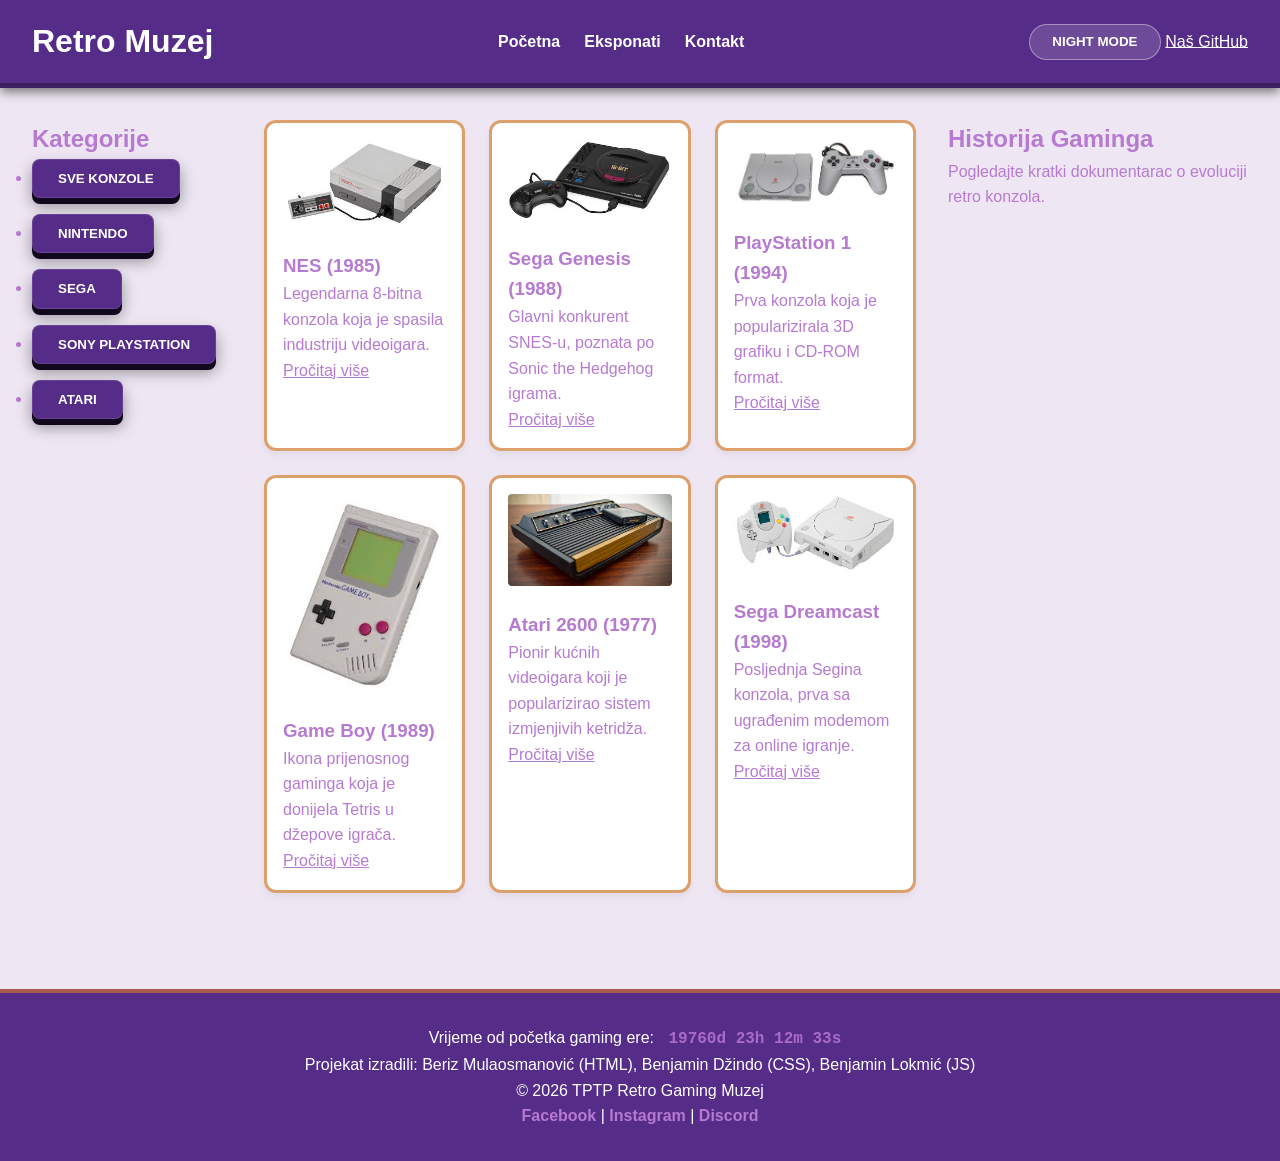
==== index.html @ 0cfa784d "Ispravke" ====
<!DOCTYPE html>
<!-- OBAVEZNO: DOCTYPE i lang atribut za bosanski jezik -->
<html lang="bs">
<head>
    <!-- OBAVEZNO: UTF-8 encoding i viewport za responzivnost (mobilne uređaje) -->
    <meta charset="UTF-8">
    <meta name="viewport" content="width=device-width, initial-scale=1.0">
    <title>Retro Gaming Muzej | Početna</title>
    
    <!-- Povezivanje eksternog CSS-a  -->
    <link rel="stylesheet" href="CSS/tptpstil.css">
    <!-- Povezivanje eksterne JS datoteke , defer osigurava da se učita nakon HTML-a -->
    <script src="JS/tptpskripte.js" defer></script>
</head>
<body>
    
    <!-- Pikseli -->
    <div class="pixel-pozadina">
    <div class="pixel p1"></div>
    <div class="pixel p2"></div>
    <div class="pixel p3"></div>
    <div class="pixel p4"></div>
    <div class="pixel p5"></div>
    <div class="pixel p6"></div>
</div>

    <!-- ================= HEADER: Glavna navigacija ================= -->
    <!-- <header> se koristi za uvodni sadržaj i glavnu navigaciju -->
    <header>
        <div class="logo">
            <h1>Retro Muzej</h1>
        </div>
        <nav class="glavna-navigacija">
            <ul>
                <li><a href="index.html">Početna</a></li>
                <li><a href="sadrzaj.html">Eksponati</a></li>
                <li><a href="kontakt.html">Kontakt</a></li>
            </ul>
        </nav>
        <div class="header-akcije">
            <!-- dugme za dark mode -->
            <button id="dugme">Night Mode</button>
            <a href="https://github.com/berizmulaosmanovic/Grupa20-TPTP-2026" target="_blank" class="github-link">Naš GitHub</a>
        </div>
    </header>

    <!-- Omotač za layout  -->
    <div class="layout-omotač">

        <!-- ================= NAV: Sekundarna navigacija / Filteri ================= -->
        <!-- Dodani su 'data-kategorija' atributi kako bi   lakše napravio JS filtriranje -->
        <nav class="filter-meni">
            <h2>Kategorije</h2>
            <ul>
                <li><button class="filter-btn" data-kategorija="sve">Sve konzole</button></li>
                <li><button class="filter-btn" data-kategorija="nintendo">Nintendo</button></li>
                <li><button class="filter-btn" data-kategorija="sega">Sega</button></li>
                <li><button class="filter-btn" data-kategorija="sony">Sony PlayStation</button></li>
                <li><button class="filter-btn" data-kategorija="atari">Atari</button></li>
            </ul>
        </nav>

        <!-- ================= MAIN: Kartice sa sadržajem ================= -->
        <main class="galerija-kartica">
            
            <!-- Kartica 1 (Nintendo) - Sadrži  <picture> element -->
            <article class="kartica" data-kategorija="nintendo">
                <!--  <picture> omogućava WebP format za brže učitavanje, sa fallback-om na obični JPG -->
                 <img src="slike/nes.jpg" alt="Nintendo Entertainment System (NES) konzola">
                <h3>NES (1985)</h3>
                <p>Legendarna 8-bitna konzola koja je spasila industriju videoigara.</p>
                <a href="https://en.wikipedia.org/wiki/Nintendo_Entertainment_System" class="kartica-link">Pročitaj više</a>
            </article>

            <!-- Kartica 2 (Sega) -->
            <article class="kartica" data-kategorija="sega">
                <img src="slike/sega-genesis.jpg" alt="Sega Genesis 16-bit konzola">
                <h3>Sega Genesis (1988)</h3>
                <p>Glavni konkurent SNES-u, poznata po Sonic the Hedgehog igrama.</p>
                <a href="https://en.wikipedia.org/wiki/Sega_Genesis" class="kartica-link">Pročitaj više</a>
            </article>

            <!-- Kartica 3 (Sony) -->
            <article class="kartica" data-kategorija="sony">
                <img src="slike/ps1.jpg" alt="Originalna Sony PlayStation 1 konzola">
                <h3>PlayStation 1 (1994)</h3>
                <p>Prva konzola koja je popularizirala 3D grafiku i CD-ROM format.</p>
                <a href="https://en.wikipedia.org/wiki/PlayStation_(console)" class="kartica-link">Pročitaj više</a>
            </article>

            <!-- Kartica 4 (Nintendo) -->
            <article class="kartica" data-kategorija="nintendo">
                <img src="slike/gameboy.jpg" alt="Originalni Nintendo Game Boy">
                <h3>Game Boy (1989)</h3>
                <p>Ikona prijenosnog gaminga koja je donijela Tetris u džepove igrača.</p>
                <a href="https://en.wikipedia.org/wiki/Game_Boy" class="kartica-link">Pročitaj više</a>
            </article>

            <!-- Kartica 5 (Atari) -->
            <article class="kartica" data-kategorija="atari">
                <img src="slike/atari2600.jpg" alt="Atari 2600 konzola sa džojstikom">
                <h3>Atari 2600 (1977)</h3>
                <p>Pionir kućnih videoigara koji je popularizirao sistem izmjenjivih ketridža.</p>
                <a href="https://hr.wikipedia.org/wiki/Atari_2600" class="kartica-link">Pročitaj više</a>
            </article>

            <!-- Kartica 6 (Sega) -->
            <article class="kartica" data-kategorija="sega">
                <img src="slike/dreamcast.jpg" alt="Sega Dreamcast konzola">
                <h3>Sega Dreamcast (1998)</h3>
                <p>Posljednja Segina konzola, prva sa ugrađenim modemom za online igranje.</p>
                <a href="https://en.wikipedia.org/wiki/Dreamcast" class="kartica-link">Pročitaj više</a>
            </article>

        </main>

        <!-- ================= ASIDE: Bočna sekcija (Embed) ================= -->
        <aside class="bocna-sekcija">
            <h2>Historija Gaminga</h2>
            <p>Pogledajte kratki dokumentarac o evoluciji retro konzola.</p>
            <!--  iframe se koristi za embedovanje YouTube videa. Postavljen je width na 100% za responzivnost -->
          <iframe width="100%" height="250" src="https://www.youtube.com/embed/vzoAG66Ry2Q?si=4qSQFGndhg065uoB" title="YouTube video player" frameborder="0" allow="accelerometer; autoplay; clipboard-write; encrypted-media; gyroscope; picture-in-picture"   referrerpolicy="strict-origin-when-cross-origin"  allowfullscreen></iframe>
        </aside>

    </div>

    <!-- ================= FOOTER: Podnožje stranice ================= -->
    <footer id="footerbody">
    <p>Vrijeme od početka gaming ere: <span id="timer"></span></p>

        <div class="autori">
            <p>Projekat izradili: Beriz Mulaosmanović (HTML), Benjamin Džindo (CSS), Benjamin Lokmić (JS)</p>
            <p>&copy; 2026 TPTP Retro Gaming Muzej</p>
        </div>
        <div class="drustvene-mreze">
            <a href="#">Facebook</a> | <a href="#">Instagram</a> | <a href="#">Discord</a><!--Nemamo drustvenih mreza, ovo je samo bilo za izgeld stranice-->
        </div>
    </footer>

</body>
</html>
---- CSS/tptpstil.css ----
/* CSS Varijable */
:root {
    --pozadina-glavna: #76369b1e;
    --boja-teksta: #b67ad1;
    --pozadina-kartice: #ffffff;
    --primarna-boja: #552c88;
    --sekundarna-boja: #A55B4B;
    --sjenka-dugmeta: #884d3f;
    --boja-obruba: #DCA06D;
    --glavni-font: 'Segoe UI', Tahoma, Geneva, Verdana, sans-serif;
    --razmak: 1rem;
    --radijus: 8px;
    --timer-boja: #aa6bc7;
}

/* Tamni mod */
body.dark-mode {
    --pozadina-glavna: #121212;
    --boja-teksta: #065084;
    --pozadina-kartice: #1e1e1e;
    --primarna-boja: #320A6B;
    --sekundarna-boja: #6d37b9;
    --sjenka-dugmeta: #5e2ea1;
    --boja-obruba: #320A6B;
    --timer-boja: #0f3e5f;
}

/* Globali reset */
* {
    margin: 0;
    padding: 0;
    box-sizing: border-box;
}
body {
    cursor: url(''), auto; /* Postavljanje custom kursora, ostavljeno prazno trenutno */
    font-family: var(--glavni-font);
    background-color: var(--pozadina-glavna);
    color: var(--boja-teksta);
    line-height: 1.6;
    transition: background-color 0.4s, color 0.4s ease;
}

/* Header i Navigacija ( Layout - flexbox ) */
header {
    background-color: var(--primarna-boja);
    color: #ffffff;
    border-bottom: 5px solid rgba(0,0,0,0.3); /* Dodaje dubinu na dnu headera */
    box-shadow: 0 4px 10px rgba(0,0,0,0.5);
    padding: var(--razmak) 2rem;
    display: flex; /* Primjena flexboxa */
    justify-content: space-between;
    align-items: center;
    flex-wrap: wrap;
    gap: 1rem;
}

.glavna-navigacija ul {
    list-style: none;
    display: flex;
    gap: 1.5rem;
}

.glavna-navigacija a {
   color: #ffffff;
   text-decoration: none;
   font-weight: bold;
   position: relative;
}

.glavna-navigacija a:hover, .glavna-navigacija a.active {
    color: var(--sekundarna-boja);
}

button#dugme {
    background: rgba(255, 255, 255, 0.15);
    backdrop-filter: blur(8px);
    border: 1px solid rgba(255, 255, 255, 0.4);
    border-radius: 20px; /* Zaobljenije dugme izgleda modernije */
    padding: 0.6rem 1.4rem;
    color: #ffffff; /* Zlatna boja teksta za bolji kontrast na tamno plavoj */
    text-transform: uppercase;
    font-weight: bold;
    cursor: pointer;
    transition: all 0.3s ease;
}

button#dugme:hover {
    background: var(--sekundarna-boja);
    color: white;
    box-shadow: 0 0 15px var(--sekundarna-boja);
    transform: translateY(-2px);
    cursor: hand; /* Promjena kursora na hover */
}

/* Footer Stilizacija */
footer {
    text-align: center;
    padding: 2rem;
    margin-top: 4rem;
    background-color: var(--primarna-boja);
    color: white;
    border-top: 4px solid var(--sekundarna-boja); 
}

/* Stil za sve linkove u footeru */
footer a {
    color: var(--boja-teksta);
    text-decoration: none;
    font-weight: bold;
    transition: color 0.3s ease;
    border-bottom: 2px solid transparent; /* Dodaje liniju ispod linka */
}

footer a:hover {
    color: var(--sekundarna-boja);
    border-bottom: 2px solid var(--sekundarna-boja); /* Linija postaje vidljiva na hover */
    padding-bottom: 2px; /* Malo podizanje teksta na hover */
}



/* Osnovni stil za svako dugme kategorije */
.filter-btn {
    background: var(--primarna-boja);
    line-height: 1;
    margin-bottom: 1rem;
    color: white;
    border: none;
    padding: 12px 25px;
    border-radius: 8px;
    font-weight: bold;
    text-transform: uppercase;
    /* Slojevita sjena za dubinu */
    box-shadow: 
        0 6px 0 #11081d, /* Tamniji dio ispod dugmeta */
        0 8px 15px rgba(0,0,0,0.4);
    transition: all 0.1s ease;
    cursor: pointer;
    border: 1px solid rgba(255,255,255,0.1);
}

.filter-btn:hover {
    background: var(--sekundarna-boja);
    transform: translateY(2px);
    box-shadow: 
        0 4px 0 var(--sjenka-dugmeta), /* Sjena se pomera bliže dugmetu */
        0 6px 10px rgba(0,0,0,0.3);
}

.filter-btn:active {
    transform: translateY(6px); /* Dugme se potpuno "utisne" */
    box-shadow: none;
}

/* CSS Grid ( Glavni sadrzaj ) */
.layout-omotač {
    display: grid;
   grid-template-columns: 1fr; /* Mobilni: 1 kolona */
    gap: 2rem;
    padding: 2rem;
    max-width: 1400px;
    margin: 0 auto;
}

/* Grid za kartice eksponata */
.galerija-kartica {
    display: grid;
    grid-template-columns: 1fr;
    gap: 1.5rem;
}

/* Eksponati i tabela */

.uvod-sadrzaj {
    display: flex;
    align-items: center;
    flex-direction: column;
    padding: 2rem;
    border-bottom: solid #8d41ca41;
    border-radius: 50%;
    font-weight: bold;
    color: var(--boja-teksta);
    text-transform: uppercase;
     letter-spacing: 1px;
    text-shadow: 1px 2px 2px #00000091; /* Lagana sjena za bolju čitljivost */
}

/* Atari prikaz sekcija */
.image-map-sekcija {
    max-width: 1200px;
    margin: 3rem auto;
    text-align: center;
    background-color: var(--pozadina-kartice);
    padding: 2rem;
    border-radius: 12px;
    border: 3px dashed var(--primarna-boja);
    box-shadow: 5px 5px 5px rgba(123, 68, 185, 0.322);
}

.sadrzaj-atari {
    max-width: 50%;
    height: auto;
}

.image-map-sekcija h3 {
    color: var(--primarna-boja);
    text-transform: uppercase;
    margin-bottom: 0.5rem;
}

.image-map-sekcija p {
    color: var(--boja-teksta);
    text-transform: uppercase;
    margin-bottom: 1rem;
}

/* Tabela */
.tabela-sekcija {
   margin: 3rem auto;
   max-width: 800px;
   text-align: center;
   color: var(--primarna-boja);
}

.tabela-sekcija table {
    text-align: center;
    font-weight: bold;
    width: 100%;
    border-collapse: collapse;
    background-color: var(--pozadina-kartice);
    border-radius: 10px;
    overflow: hidden;
    box-shadow: 10px 10px 10px var(--primarna-boja);
    border: 2px dashed var(--primarna-boja);
}

.tabela-sekcija th {
    background-color: var(--primarna-boja);
    color: #ffffff;
    padding: 15px;
    text-transform: uppercase;
    letter-spacing: 1px;
}

.tabela-sekcija td {
    color: var(--boja-teksta);
    border-bottom: 1px solid var(--boja-obruba);
    padding: 15px;
}

.tabela-sekcija tbody tr:hover {
    background-color: rgba(165, 91, 75, 0.1);
}

body.dark-mode .tabela-sekcija tbody tr:hover {
    background-color: rgba(255, 255, 255, 0.05);
}

/* Kartice sa sadrzajem */
.kartica {
    background-color: var(--pozadina-kartice);
    border: 3px solid var(--boja-obruba);
    border-radius: 12px;
     transition: box-shadow 5s ease-in-out;
    padding: var(--razmak);
    box-shadow: 0 4px 6px rgba(0,0,0,0.05);
    transition: transform 0.3s ease;
    animation: fadeUp 0.6s ease-out; /* Animacija pri učitavanju */
}

.kartica:hover {
    transform: translateY(-8px);
     box-shadow: 0 0 15px 5px var(--sekundarna-boja);
}
.kartica img {
    width: 100%;
    border-radius: 4px;
    margin-bottom: 1rem;
}

.kartica-link {
    color: var(--tekst-primarni);
}

.github-link {
    color:var(--tekst-primarni);
}

/* Kontakt stilizacija */
.kontakt-sekcija {
    max-width: 650px;
    margin: 4rem auto;
    padding: 3rem;
    background-color: var(--pozadina-kartice); /* Svjetlija pozadina za bolju čitljivost teksta */
    border: 4px solid var(--primarna-boja);
    border-radius: 12px;
    box-shadow: 10px 10px 0px var(--sekundarna-boja); 
}

/* Stilizacija naslova i teksta unutar kartice */
.kontakt-sekcija h2 {
    color: var(--primarna-boja);
    text-align: center;
    text-transform: uppercase;
    margin-bottom: 0.5rem;
}

.kontakt-sekcija p {
    text-align: center;
    margin-bottom: 2rem;
    border-bottom: 2px dashed var(--boja-obruba);
    padding-bottom: 1rem;
}

/* Grupe polja i labele */
.forma-grupa {
    margin-bottom: 1.5rem; /* Razmak između različitih polja */
}

.forma-grupa label {
    display: block; /* Stavlja labelu iznad polja za unos */
    font-weight: bold;
    color: var(--primarna-boja);
    margin-bottom: 0.5rem;
}

/* Redoslijed za "Da/Ne" radio dugmad */
.forma-grupa input[type="radio"] { 
    margin-right: 5px;
    accent-color: var(--sekundarna-boja);
}
.forma-grupa input[type="radio"] + label {
    display: inline-block; /* Ostavlja "Da/Ne" labele u istom redu sa kružićem */
    margin-right: 20px;
}

/* Polja za unos (Inputi, Select, Textarea) */
.retro-forma input[type="text"], /* polje za ime */
.retro-forma input[type="email"], /* polje za email */
.retro-forma select, 
.retro-forma textarea { 
    width: 100%; 
    padding: 12px;
    border: 2px solid var(--boja-obruba);
    border-radius: 6px;
    background-color: var(--pozadina-glavna);
    color: var(--boja-teksta);
    font-family: var(--glavni-font);
    font-size: 1rem;
    transition: all 0.3s ease;
}

/* Efekat kada korisnik klikne da piše u polje (Fokus) */
.retro-forma input:focus,
.retro-forma select:focus,
.retro-forma textarea:focus {
    outline: none;
    border-color: var(--sekundarna-boja);
    box-shadow: 0 0 8px rgba(165, 91, 75, 0.4);
}

/* Dugme */
.dugme-slanje {
    width: 100%;
    padding: 15px;
    margin-top: 1rem;
    background-color: var(--primarna-boja);
    color: white;
    font-size: 1.2rem;
    font-weight: bold;
    text-transform: uppercase;
    border: none;
    border-radius: 8px;
    cursor: pointer;
    box-shadow: 0px 6px 0px #11081d; 
    transition: all 0.5s ease; 
}
.dugme-slanje:hover {
    background-color: var(--sekundarna-boja);
}

.dugme-slanje:active {
    transform: translateY(6px); /* Dugme se "utisne" u ekran kad se klikne */
    box-shadow: 0px 0px 0px #11081d; 
}

/* Lista igara (sekcija) */
.liste-sekcija {
    max-width: 800px;
    margin: 4rem auto;
    background-color: var(--pozadina-kartice);
    padding: 3rem;
    border: 3px dashed var(--primarna-boja);
    border-radius: 12px;
}

.liste-sekcija h3 {
    text-align: center;
    color: var(--primarna-boja);
    margin-bottom: 2rem;
    font-size: 1.5rem;
}

/* Uklanjamo standardne tačke sa glavne liste */
.liste-sekcija > ul {
    list-style: none;
    padding: 0;
}

.liste-sekcija > ul > li {
    font-size: 1.3rem;
    color: var(--primarna-boja);
    margin-bottom: 2rem;
}

/* Stilizacija nabrojanih igara (1, 2, 3...) */
.liste-sekcija ol {
    margin-top: 15px;
    padding-left: 20px;
    color: var(--boja-teksta);
}

.liste-sekcija ol li {
    font-size: 1.1rem;
    padding: 8px 15px;
    margin-bottom: 8px;
    background: rgba(0, 0, 0, 0.03);
    border-left: 5px solid var(--sekundarna-boja);
    border-radius: 0 5px 5px 0;
    transition: all 0.5s ease;
}

body.dark-mode .liste-sekcija ol li {
    background: rgba(255, 255, 255, 0.05);
}

/* Pomiče ime igre blago udesno na hover (Kao odabir u meniju) */
.liste-sekcija ol li:hover {
    transform: translateX(10px);
    background: rgba(165, 91, 75, 0.15);
    cursor: pointer;
}

/* Galerija slika */
.galerija-sekcija {
    max-width: 800px;
    margin: 2rem auto;
    padding: 2rem;
    background-color: var(--pozadina-kartice);
    border: 3px dashed var(--primarna-boja);
    border-radius: 12px;
    overflow: hidden;
}

.galerija-sekcija h3 {
    color: var(--primarna-boja);
    text-align: center;
    font-weight: bold;
    margin-bottom: 1.5rem;
    border-bottom: 3px dotted var(--primarna-boja);
    border-radius: 40%;
}
/* Galerija koristi flexbox za horizontalno pomicanje slika */
.galerija-grid {
    height: 300px;
    display: flex;
    width: calc(450px * 8);
    animation: scroll 10s linear infinite;
}
/* Svaka slika u galeriji ima fiksnu veličinu i koristi object-fit za održavanje proporcija */
.galerija-grid img {
    width: 450px;
    height: 300px;
    object-fit: cover;
    flex-shrink: 0;
}



/* Pozadina sa pikselima */
.pixel-pozadina {
    position: fixed;
    top: 0;
    left: 0;
    width: 100vw;
    height: 100vh;
    z-index: -2; /* Postavlja ih iza svega ostalog */
    pointer-events: none; /* Omogućava klikove kroz njih */
    overflow: hidden; /* Sprečava da se pikseli pojavljuju izvan ekrana */
}

/* Osnovni stil za svaki piksel */
.pixel {
    position: absolute;
    bottom: -100px; /* Početak ispod ekrana */
    background-color: var(--primarna-boja);
    opacity: 0.15; /* Lagano prozirni za suptilniji efekt */
    animation: floatUp linear infinite;
}

/* Tamni mod - pikseli su tamniji i manje vidljivi */
body.dark-mode .pixel {
    background-color: var(--sekundarna-boja);
    opacity: 0.3;
}

/* Različite veličine, brzine i pozicije za svaki piksel */
.p1 { left: 10%; width: 40px; height: 40px; animation-duration: 12s; animation-delay: 0s; } 
.p2 { left: 35%; width: 20px; height: 20px; animation-duration: 18s; animation-delay: 2s; }
.p3 { left: 55%; width: 60px; height: 60px; animation-duration: 15s; animation-delay: 4s; }
.p4 { left: 75%; width: 15px; height: 15px; animation-duration: 10s; animation-delay: 1s; }
.p5 { left: 85%; width: 30px; height: 30px; animation-duration: 20s; animation-delay: 5s; }
.p6 { left: 20%; width: 25px; height: 25px; animation-duration: 14s; animation-delay: 7s; }

/* Animacija */

@keyframes scroll {
    0% { transform: translateX(0); }
    100% { transform: translateX(calc(-450px * 4)); }
}

@keyframes fadeUp {
    from { opacity: 0; transform: translateY(20px); }
    to { opacity: 1; transform: translateY(0); }
}

@keyframes floatUp {
    0% {
        transform: translateY(0) rotate(0deg);
        opacity: 0; /* Fade in */
    }
    20% {
        opacity: 0.15;
    }
    80% {
        opacity: 0.15;
    }
    100% {
        transform: translateY(-110vh) rotate(360deg); /* Kretanje do vrha i rotacija */
        opacity: 0; /* Fade out na kraju animacije */
    }
}
/* Brojac vremena */
#timer {
    color: var(--timer-boja);
    padding: 4px 10px;
    border-radius: 4px;
    font-family: 'Courier New', monospace;
    font-weight: bold;
    position: relative;
}
/* Responsivnost */
/* Tablet (600px+) */
@media screen and (min-width: 600px) {
    .galerija-kartica { grid-template-columns: repeat(2, 1fr); }
}

/* Desktop (900px+) */
@media screen and (min-width: 900px) {
    .layout-omotač {
        grid-template-columns: 200px 1fr 300px; /* Filteri | Kartice | Video */
    }
    .galerija-kartica { grid-template-columns: repeat(3, 1fr); }
}
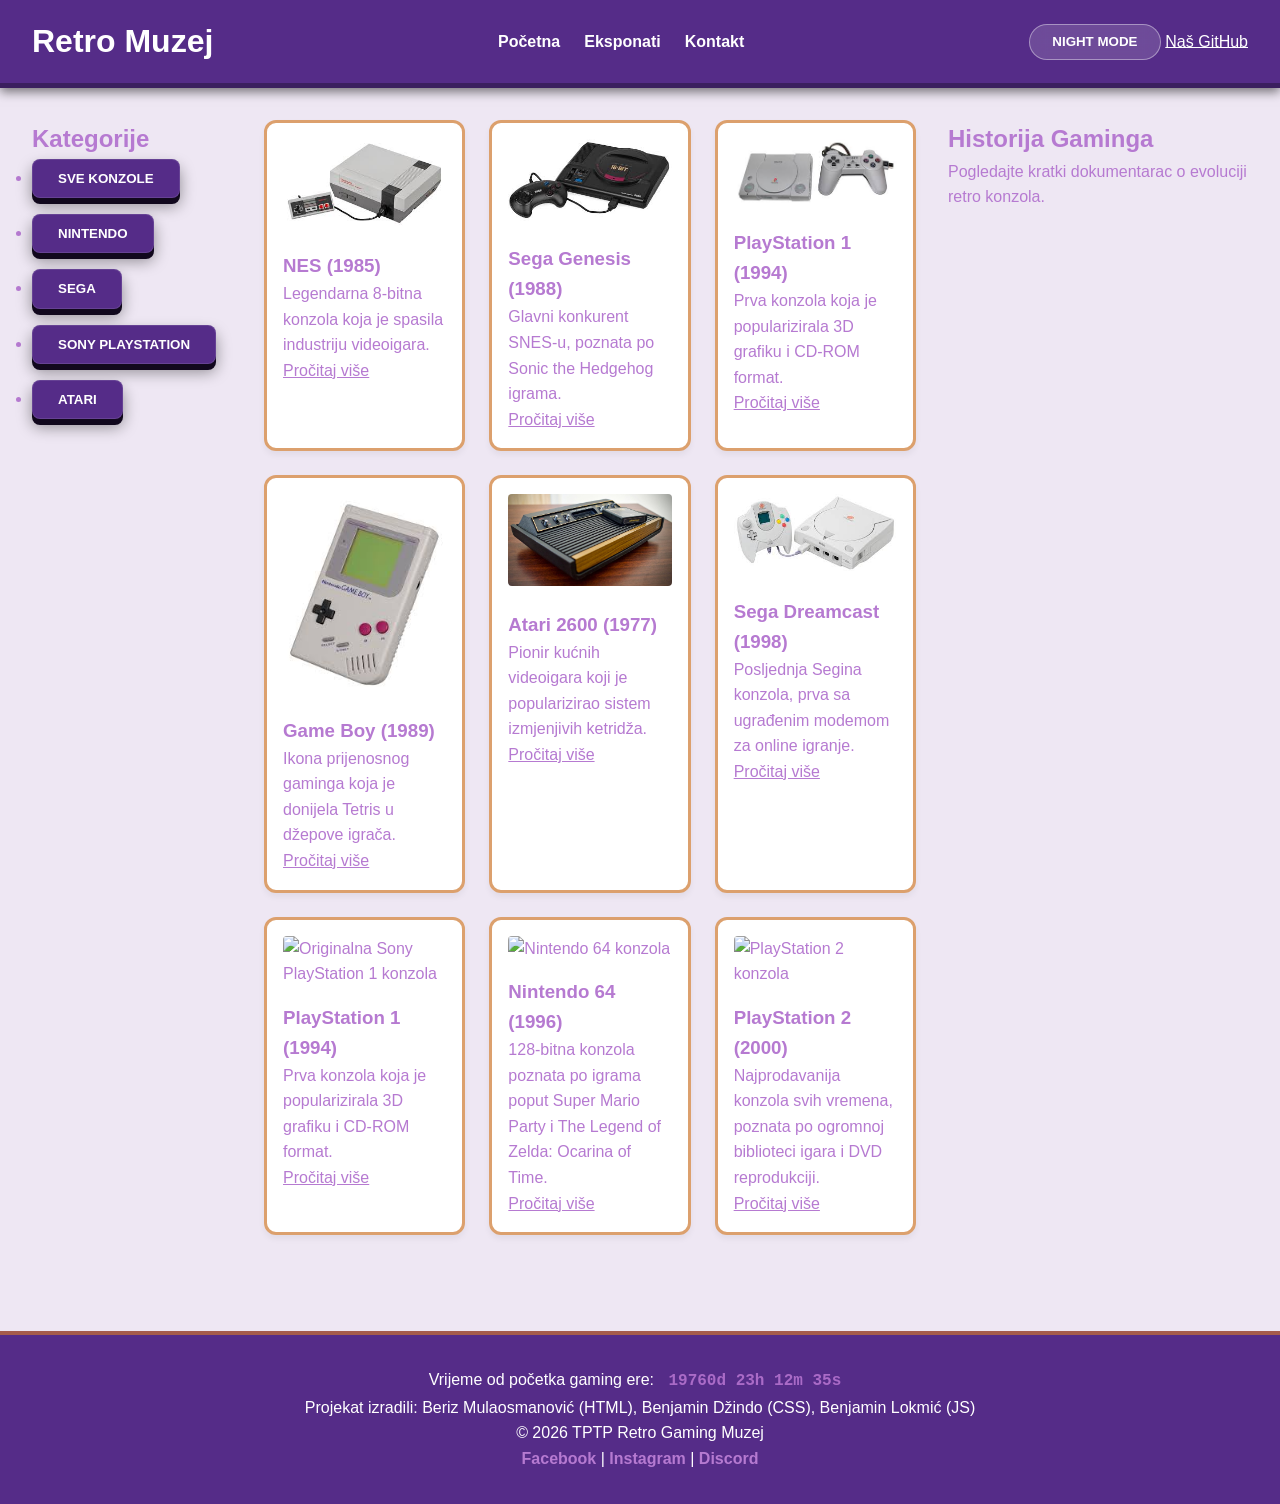
==== commit a1ee6f29: "Ubacene jos 3 kartice sa konzolama" ====
--- a/index.html
+++ b/index.html
@@ -10,7 +10,7 @@
     <!-- Povezivanje eksternog CSS-a  -->
     <link rel="stylesheet" href="CSS/tptpstil.css">
     <!-- Povezivanje eksterne JS datoteke , defer osigurava da se učita nakon HTML-a -->
-    <script src="JS/tptpskripte.js" defer></script>
+    <script src="JS/tptpskripta.js" defer></script>
 </head>
 <body>
     
@@ -112,6 +112,29 @@
                 <a href="https://en.wikipedia.org/wiki/Dreamcast" class="kartica-link">Pročitaj više</a>
             </article>
 
+             <!-- Kartica 7 (Sony) -->
+            <article class="kartica" data-kategorija="sony">
+                <img src="slike/ps11.jpg" alt="Originalna Sony PlayStation 1 konzola">
+                <h3>PlayStation 1 (1994)</h3>
+                <p>Prva konzola koja je popularizirala 3D grafiku i CD-ROM format.</p>
+                <a href="https://en.wikipedia.org/wiki/PlayStation_(console)" class="kartica-link">Pročitaj više</a>
+            </article>
+                <!-- Kartica 8 (Nintendo) -->
+            <article class="kartica" data-kategorija="nintendo">
+                <img src="slike/nintendo64.jpg" alt="Nintendo 64 konzola">
+                <h3>Nintendo 64 (1996)</h3>
+                <p>128-bitna konzola poznata po igrama poput Super Mario Party i The Legend of Zelda: Ocarina of Time.</p>
+                <a href="https://en.wikipedia.org/wiki/Nintendo_64" class="kartica-link">Pročitaj više</a>
+            </article>
+                <!-- Kartica 9 (Sony) -->
+            <article class="kartica" data-kategorija="sony">
+                <img src="slike/ps2.jpg" alt="PlayStation 2 konzola">
+                <h3>PlayStation 2 (2000)</h3>
+                <p>Najprodavanija konzola svih vremena, poznata po ogromnoj biblioteci igara i DVD reprodukciji.</p>
+                <a href="https://en.wikipedia.org/wiki/PlayStation_2" class="kartica-link">Pročitaj više</a>
+            </article>
+
+
         </main>
 
         <!-- ================= ASIDE: Bočna sekcija (Embed) ================= -->
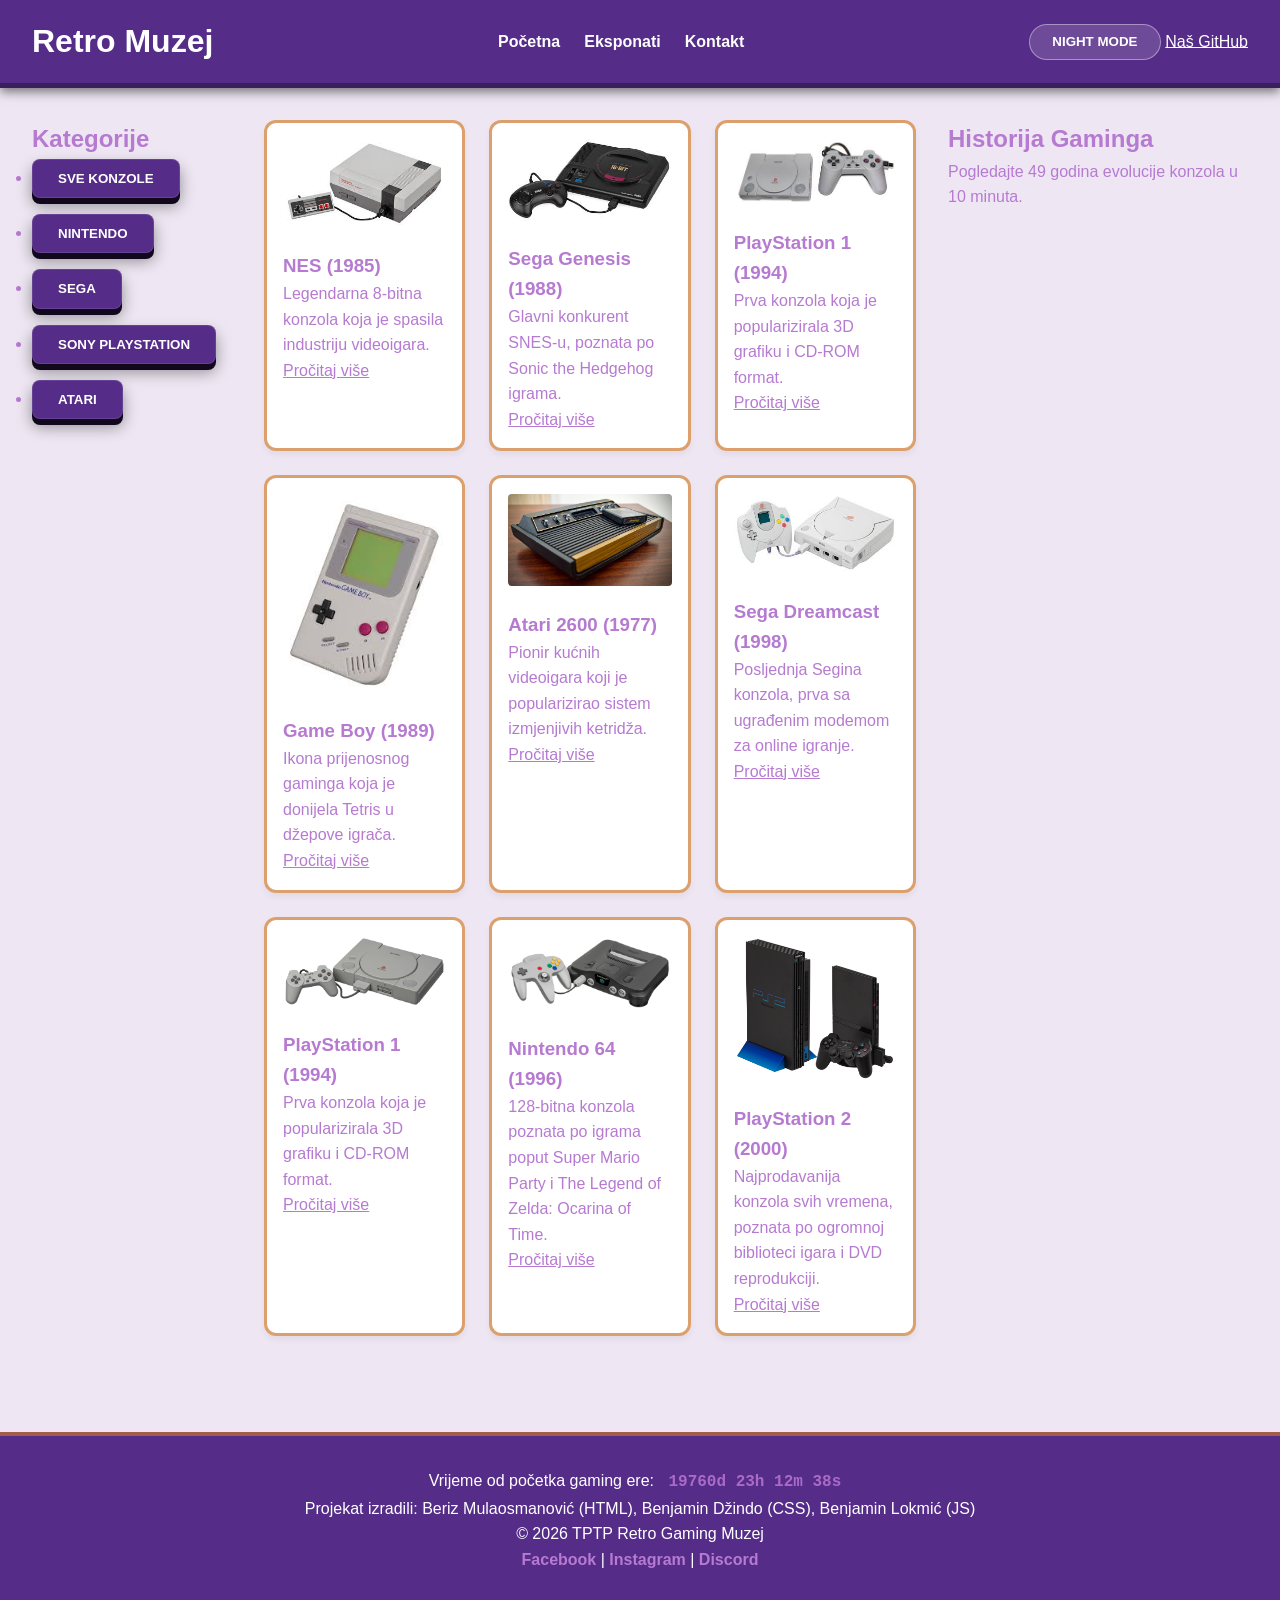
==== commit 002cc15e: "FInalan index.html" ====
--- a/index.html
+++ b/index.html
@@ -11,6 +11,8 @@
     <link rel="stylesheet" href="CSS/tptpstil.css">
     <!-- Povezivanje eksterne JS datoteke , defer osigurava da se učita nakon HTML-a -->
     <script src="JS/tptpskripta.js" defer></script>
+    <!-- Povezivanje eksterne font datoteke -->
+    <link href="https://fonts.googleapis.com/css2?family=Press+Start+2P&family=Orbitron:wght@400;700&display=swap" rel="stylesheet">
 </head>
 <body>
     
@@ -27,7 +29,7 @@
     <!-- ================= HEADER: Glavna navigacija ================= -->
     <!-- <header> se koristi za uvodni sadržaj i glavnu navigaciju -->
     <header>
-        <div class="logo">
+        <div class="typing-efekat">
             <h1>Retro Muzej</h1>
         </div>
         <nav class="glavna-navigacija">
@@ -63,9 +65,8 @@
         <!-- ================= MAIN: Kartice sa sadržajem ================= -->
         <main class="galerija-kartica">
             
-            <!-- Kartica 1 (Nintendo) - Sadrži  <picture> element -->
+            <!-- Kartica 1 (Nintendo) -->
             <article class="kartica" data-kategorija="nintendo">
-                <!--  <picture> omogućava WebP format za brže učitavanje, sa fallback-om na obični JPG -->
                  <img src="slike/nes.jpg" alt="Nintendo Entertainment System (NES) konzola">
                 <h3>NES (1985)</h3>
                 <p>Legendarna 8-bitna konzola koja je spasila industriju videoigara.</p>
@@ -111,7 +112,6 @@
                 <p>Posljednja Segina konzola, prva sa ugrađenim modemom za online igranje.</p>
                 <a href="https://en.wikipedia.org/wiki/Dreamcast" class="kartica-link">Pročitaj više</a>
             </article>
-
              <!-- Kartica 7 (Sony) -->
             <article class="kartica" data-kategorija="sony">
                 <img src="slike/ps11.jpg" alt="Originalna Sony PlayStation 1 konzola">
@@ -134,18 +134,23 @@
                 <a href="https://en.wikipedia.org/wiki/PlayStation_2" class="kartica-link">Pročitaj više</a>
             </article>
 
-
         </main>
 
-        <!-- ================= ASIDE: Bočna sekcija (Embed) ================= -->
-        <aside class="bocna-sekcija">
-            <h2>Historija Gaminga</h2>
-            <p>Pogledajte kratki dokumentarac o evoluciji retro konzola.</p>
-            <!--  iframe se koristi za embedovanje YouTube videa. Postavljen je width na 100% za responzivnost -->
-          <iframe width="100%" height="250" src="https://www.youtube.com/embed/vzoAG66Ry2Q?si=4qSQFGndhg065uoB" title="YouTube video player" frameborder="0" allow="accelerometer; autoplay; clipboard-write; encrypted-media; gyroscope; picture-in-picture"   referrerpolicy="strict-origin-when-cross-origin"  allowfullscreen></iframe>
-        </aside>
+<aside class="bocna-sekcija">
+    <h2>Historija Gaminga</h2>
+    <p>Pogledajte 49 godina evolucije konzola u 10 minuta.</p>
+    <div class="video-okvir">
+        <iframe 
+            src="https://www.youtube.com/embed/27_xEN5srVI" 
+            frameborder="0" 
+            allow="accelerometer; autoplay; clipboard-write; encrypted-media; gyroscope; picture-in-picture" 
+            referrerpolicy='strict-origin-when-cross-origin'
+            allowfullscreen>
+        </iframe>
+    </div>
+</aside>
 
-    </div>
+        </div> <!-- Zatvaranje layout omotača -->
 
     <!-- ================= FOOTER: Podnožje stranice ================= -->
     <footer id="footerbody">
@@ -159,6 +164,14 @@
             <a href="#">Facebook</a> | <a href="#">Instagram</a> | <a href="#">Discord</a><!--Nemamo drustvenih mreza, ovo je samo bilo za izgeld stranice-->
         </div>
     </footer>
-
+<div class="xp-kontejner">
+    <div class="xp-info">
+        <span id="rank-tekst">Novajlija</span>
+        <span id="procenat-tekst">0%</span>
+    </div>
+    <div class="xp-pozadina">
+        <div id="xp-bar"></div>
+    </div>
+</div>
 </body>
 </html>
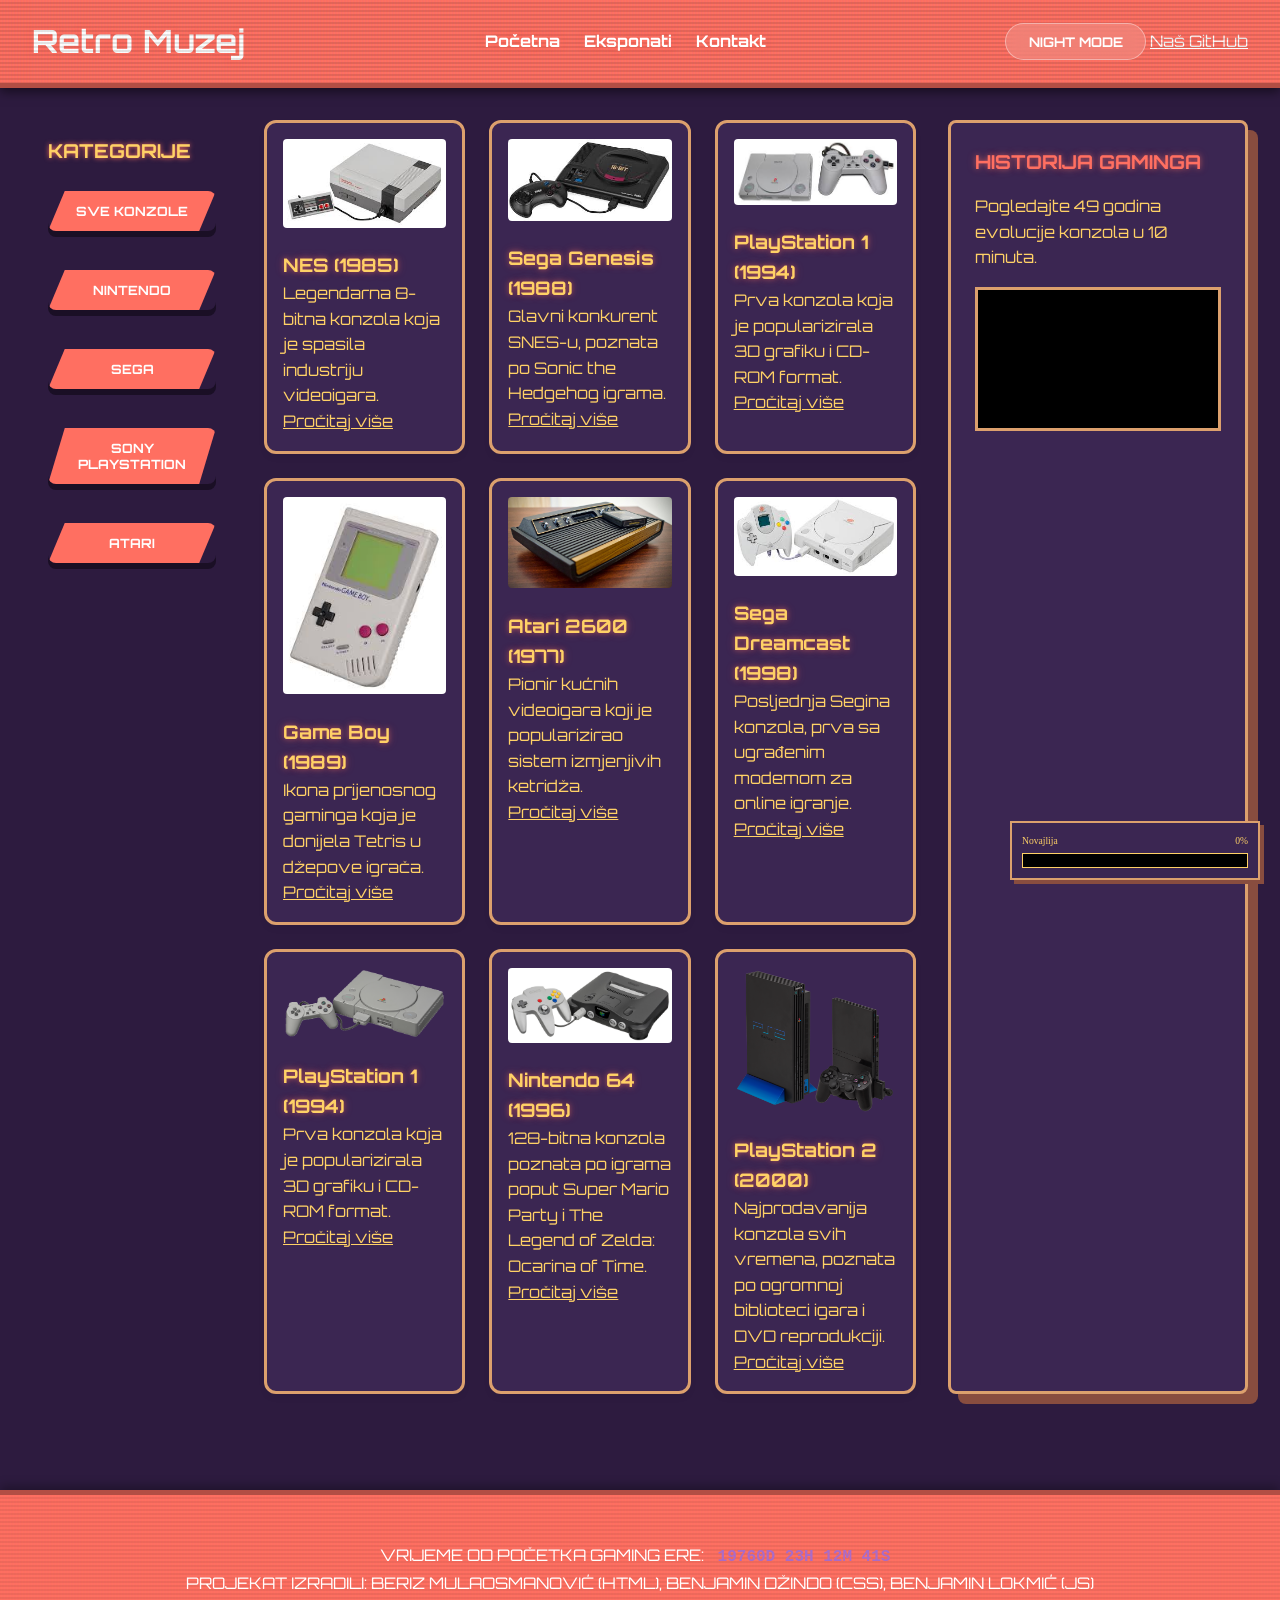
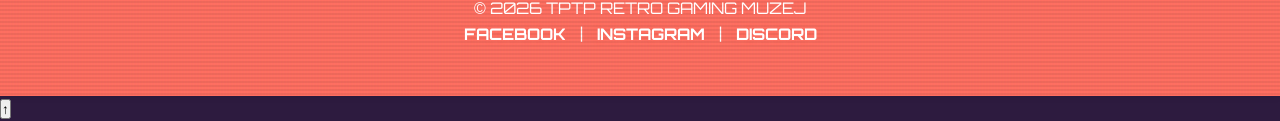
==== commit d6580ebc: "Dodan bookmark navigacija" ====
--- a/index.html
+++ b/index.html
@@ -173,5 +173,6 @@
         <div id="xp-bar"></div>
     </div>
 </div>
+    <button id="skoci-na-vrh" title="Skok na vrh">↑</button>
 </body>
 </html>
--- a/CSS/tptpstil.css
+++ b/CSS/tptpstil.css
@@ -1,28 +1,46 @@
 /* CSS Varijable */
 :root {
-    --pozadina-glavna: #76369b1e;
-    --boja-teksta: #b67ad1;
-    --pozadina-kartice: #ffffff;
-    --primarna-boja: #552c88;
-    --sekundarna-boja: #A55B4B;
+   --pozadina-glavna: #2d1b3f;      /* Duboka tamna ljubičasta */
+    --boja-teksta: #ffd166;          /* Topla "zalazak sunca" žuta */
+    --pozadina-kartice: #3b2652;     /* Blago svjetlija ljubičasta za dubinu */
+ --primarna-boja: #ff6f61;        /* Koralna crvena (dugmad, naslovi) */
+    --sekundarna-boja: #c49653;
     --sjenka-dugmeta: #884d3f;
     --boja-obruba: #DCA06D;
-    --glavni-font: 'Segoe UI', Tahoma, Geneva, Verdana, sans-serif;
     --razmak: 1rem;
     --radijus: 8px;
     --timer-boja: #aa6bc7;
-}
-
+    /* Za naslove i dugmad */
+    --retro-font: 'Press Start 2P', cursive;
+    /* Za tekst i duže opise */
+    --glavni-font: 'Orbitron', sans-serif;
+    --opisni-font: 'Orbitron', sans-serif;
+    --nav-font: 'Orbitron', sans-serif; 
+    --boja-dubine: #1a0f25; /* Boja za standardnu temu */
+
+}
+h1, h2, h3, .glavna-navigacija a {
+    text-shadow: 0 0 5px rgba(255, 111, 97, 0.5), 0 0 10px rgba(255, 111, 97, 0.3);
+    transition: text-shadow 0.3s ease;
+    font-family: var(--opisni-font) !important;
+}
+
+h1:hover, .glavna-navigacija a:hover {
+    text-shadow: 0 0 10px var(--sekundarna-boja), 0 0 20px var(--sekundarna-boja);
+}
+button, .filter-btn, .glavna-navigacija a {
+    font-family: 'Orbitron', sans-serif !important;
+}
 /* Tamni mod */
 body.dark-mode {
-    --pozadina-glavna: #121212;
-    --boja-teksta: #065084;
-    --pozadina-kartice: #1e1e1e;
-    --primarna-boja: #320A6B;
-    --sekundarna-boja: #6d37b9;
-    --sjenka-dugmeta: #5e2ea1;
-    --boja-obruba: #320A6B;
-    --timer-boja: #0f3e5f;
+    --pozadina-glavna: #0d0221;      /* Skoro crna svemirska plava */
+    --boja-teksta: #2de2e6;          /* Tirkizna postaje glavna boja teksta */
+    --pozadina-kartice: #1a0b2e;
+    --primarna-boja: #7122fa;        /* Električna ljubičasta */
+    --sekundarna-boja: #f00699;      /* Jarka pink (Magenta) */
+    --boja-obruba: #7122fa;
+    --timer-boja: #f00699;
+    --boja-dubine: #050110; /* Boja za dark mode */
 }
 
 /* Globali reset */
@@ -42,6 +60,8 @@
 
 /* Header i Navigacija ( Layout - flexbox ) */
 header {
+    position: relative;
+    overflow: hidden;
     background-color: var(--primarna-boja);
     color: #ffffff;
     border-bottom: 5px solid rgba(0,0,0,0.3); /* Dodaje dubinu na dnu headera */
@@ -52,12 +72,53 @@
     align-items: center;
     flex-wrap: wrap;
     gap: 1rem;
-}
-
+    
+}
+header::before {
+    content: " ";
+    position: absolute;
+    top: 0;
+    left: 0;
+    bottom: 0;
+    right: 0;
+    background: linear-gradient(rgba(18, 16, 16, 0) 50%, rgba(0, 0, 0, 0.1) 50%), 
+                linear-gradient(90deg, rgba(255, 0, 0, 0.03), rgba(0, 255, 0, 0.01), rgba(0, 0, 255, 0.03));
+    z-index: 2;
+    background-size: 100% 4px, 3px 100%;
+    pointer-events: none;
+}
+
+/* Animacija pomjeranja linija */
+@keyframes scanline {
+    0% { transform: translateY(0); }
+    100% { transform: translateY(100%); }
+}
+
+header::after {
+    content: "";
+    position: absolute;
+    top: 0;
+    width: 100%;
+    height: 100px;
+    background: rgba(255, 255, 255, 0.05);
+    opacity: 0.1;
+    animation: scanline 8s linear infinite;
+    z-index: 3;
+    pointer-events: none; /* Omogućava klikove kroz animaciju */
+}
 .glavna-navigacija ul {
     list-style: none;
     display: flex;
-    gap: 1.5rem;
+    gap: 1.5rem; /* Razmak između Početna, Eksponati, Kontakt */
+    margin: 0;
+    padding: 0;
+    z-index: 5; /* Osiguraj da je navigacija iznad pozadinskih efekata */
+    position: relative; /* Potrebno da z-index radi */
+}
+
+.glavna-navigacija a, button#dugme {
+    position: relative;
+    z-index: 6; /* Postavi same linkove i dugmad na najviši nivo */
 }
 
 .glavna-navigacija a {
@@ -94,62 +155,193 @@
 
 /* Footer Stilizacija */
 footer {
+    position: relative; /* Neophodno za animacije */
+    overflow: hidden;   /* Da animacija ne izlazi van footera */
     text-align: center;
-    padding: 2rem;
+    padding: 3rem 2rem;
     margin-top: 4rem;
     background-color: var(--primarna-boja);
     color: white;
-    border-top: 4px solid var(--sekundarna-boja); 
-}
-
-/* Stil za sve linkove u footeru */
-footer a {
-    color: var(--boja-teksta);
-    text-decoration: none;
-    font-weight: bold;
-    transition: color 0.3s ease;
-    border-bottom: 2px solid transparent; /* Dodaje liniju ispod linka */
+    border-top: 5px solid rgba(0,0,0,0.3); /* Dubina kao na headeru */
+    box-shadow: 0 -4px 10px rgba(0,0,0,0.3); /* Sjena prema gore */
+    font-family: 'Orbitron', sans-serif !important;
+    text-transform: uppercase;
+}
+
+/* CRT Scanlines za footer */
+footer::before {
+    content: " ";
+    position: absolute;
+    top: 0; left: 0; bottom: 0; right: 0;
+    background: linear-gradient(rgba(18, 16, 16, 0) 50%, rgba(0, 0, 0, 0.1) 50%), 
+                linear-gradient(90deg, rgba(255, 0, 0, 0.02), rgba(0, 255, 0, 0.01), rgba(0, 0, 255, 0.02));
+    z-index: 1;
+    background-size: 100% 4px, 3px 100%;
+    pointer-events: none;
+    opacity: 0.6; /* Malo suptilnije nego gore */
+}
+
+/* Pomična linija za footer */
+footer::after {
+    content: "";
+    position: absolute;
+    top: 0;
+    width: 100%;
+    height: 100px;
+    background: rgba(255, 255, 255, 0.05);
+    opacity: 0.1;
+    animation: scanline 10s linear infinite; /* Koristi istu animaciju kao header */
+    z-index: 2;
+    pointer-events: none;
+}
+
+/* Osiguraj da su linkovi iznad animacija */
+footer p, footer a, footer .footer-nav {
+    position: relative;
+    z-index: 5;
+}
+
+/* Stil za linkove */   
+footer a {  
+    color: #ffffff; /* Bijela boja kao u navigaciji */  
+    text-decoration: none;  
+    font-weight: bold;  
+    text-shadow: 0 0 5px rgba(255, 111, 97, 0.5);   
+    transition: all 0.3s ease;
+    display: inline-block;
+    margin: 0 10px;
 }
 
 footer a:hover {
     color: var(--sekundarna-boja);
-    border-bottom: 2px solid var(--sekundarna-boja); /* Linija postaje vidljiva na hover */
-    padding-bottom: 2px; /* Malo podizanje teksta na hover */
-}
-
-
-
+    text-shadow: 0 0 10px var(--sekundarna-boja), 0 0 20px var(--sekundarna-boja);
+    transform: scale(1.1); /* Blago povećanje na hover */
+}
+
+/* 1. Stilizacija cijelog kontejnera menija */
+.filter-meni {
+    width: 100%;
+    max-width: 250px; /* Ograničavamo širinu na desktopu */
+    padding: 1rem;
+   z-index: 10;
+}
+.filter-meni h2 {
+    font-family: var(--glavni-font);
+    color: var(--boja-teksta);
+    text-transform: uppercase;
+    margin-bottom: 1.5rem;
+    font-size: 1.2rem;
+    text-shadow: 0 0 5px var(--primarna-boja);
+}
+
+/* 2. Sređivanje liste unutar menija - OVO UKLANJA POMJERANJE I TAČKICE */
+.filter-meni ul {
+    list-style: none; /* Ubija tačkice */
+    padding: 0;       /* Uklanja defaultni razmak s lijeve strane */
+    margin: 0;
+    display: flex;
+    flex-direction: column;
+    gap: 12px;        /* Razmak između gumba */
+}
+
+/* 3. Osiguraj da gumbi popune prostor */
+.filter-meni .filter-btn {
+    width: 100%;      /* Gumb se rasteže do ivice menija */
+    display: block;
+    text-align: center;
+}
+
+/* 4. RESPONZIVNOST - Da ne bude skupljeno na mobitelu */
+@media screen and (max-width: 900px) {
+    .filter-meni {
+        max-width: 100%; /* Na mobitelu zauzima punu širinu */
+        text-align: center;
+    }
+
+    .filter-meni ul {
+        flex-direction: row; /* Gumbi idu jedan pored drugog */
+        flex-wrap: wrap;     /* Ako ne stanu, idu u novi red */
+        justify-content: center;
+    }
+
+    .filter-meni .filter-btn {
+        width: auto;         /* Na mobitelu gumbi nisu ogromni */
+        min-width: 140px;
+    }
+}
+
+/* Stil za kontejner gumba */
+.filter-meni ul li {
+    position: relative;
+    overflow: hidden; /* Bitno za animaciju sa strana */
+    list-style: none;
+    margin-bottom: 1.5rem;
+    border-radius: 8px;
+}
 /* Osnovni stil za svako dugme kategorije */
 .filter-btn {
-    background: var(--primarna-boja);
-    line-height: 1;
-    margin-bottom: 1rem;
+ position: relative;
+    width: 100%;
+    display: block;
+    background: var(--primarna-boja); /* Tvoja koralna boja */
     color: white;
     border: none;
     padding: 12px 25px;
-    border-radius: 8px;
     font-weight: bold;
-    text-transform: uppercase;
-    /* Slojevita sjena za dubinu */
-    box-shadow: 
-        0 6px 0 #11081d, /* Tamniji dio ispod dugmeta */
-        0 8px 15px rgba(0,0,0,0.4);
-    transition: all 0.1s ease;
+    font-size : 0.8rem;
+    text-transform: uppercase;
     cursor: pointer;
-    border: 1px solid rgba(255,255,255,0.1);
-}
-
+    z-index: 1;
+    transition: color 0.3s ease;
+    background-clip: padding-box;
+    clip-path: polygon(10% 0%, 100% 0%, 90% 100%, 0% 100%);
+    transition: all 0.3s ease;
+    z-index: 101;
+}
+
+/* Animacija sa strana (Onaj tvoj :before i :after) */
+.filter-btn::before,
+.filter-btn::after {
+    content: '';
+    position: absolute;
+    top: 0;
+    bottom: 0;
+    width: 100%;
+    background: var(--sjenka-dugmeta); /* Tamnija boja koja klizi */
+    z-index: -1;
+    transition: transform 0.4s cubic-bezier(0.5, 0, 0.1, 1);
+}
+
+.filter-btn::before {
+    left: 0;
+    transform: translateX(-100%);
+}
+
+.filter-btn::after {
+    right: 0;
+    transform: translateX(100%);
+}
+
+/* Hover efekat: Klizanje pozadine ka sredini */
 .filter-btn:hover {
+    color: #fcfcfc;
+    clip-path: polygon(0% 0%, 90% 0%, 100% 100%, 10% 100%); /* Kontra kosi ugao na hover */
     background: var(--sekundarna-boja);
-    transform: translateY(2px);
-    box-shadow: 
-        0 4px 0 var(--sjenka-dugmeta), /* Sjena se pomera bliže dugmetu */
-        0 6px 10px rgba(0,0,0,0.3);
-}
-
-.filter-btn:active {
-    transform: translateY(6px); /* Dugme se potpuno "utisne" */
-    box-shadow: none;
+}
+
+.filter-btn:hover::before {
+    transform: translateX(-50%);
+}
+
+.filter-btn:hover::after {
+    transform: translateX(50%);
+}
+
+/* Da gumbi i dalje imaju 3D osjećaj na dnu */
+.filter-meni ul li {
+
+    box-shadow: 0 6px 0 var(--boja-dubine); /* Sada se boja sama mijenja! */
+    transition: box-shadow 0.4s ease;
 }
 
 /* CSS Grid ( Glavni sadrzaj ) */
@@ -254,6 +446,7 @@
 
 body.dark-mode .tabela-sekcija tbody tr:hover {
     background-color: rgba(255, 255, 255, 0.05);
+    font-family: var(--glavni-font);
 }
 
 /* Kartice sa sadrzajem */
@@ -337,6 +530,7 @@
 /* Polja za unos (Inputi, Select, Textarea) */
 .retro-forma input[type="text"], /* polje za ime */
 .retro-forma input[type="email"], /* polje za email */
+.retro-forma input[type="tel"], /*  polje za telefon */
 .retro-forma select, 
 .retro-forma textarea { 
     width: 100%; 
@@ -503,7 +697,50 @@
     background-color: var(--sekundarna-boja);
     opacity: 0.3;
 }
-
+.bocna-sekcija {
+    background-color: var(--pozadina-kartice);
+    padding: 1.5rem;
+    border-radius: var(--radijus);
+    border: 3px solid var(--boja-obruba);
+    box-shadow: 10px 10px 0px var(--sjenka-dugmeta); /* Isti stil kao tvoji gumbi */
+}
+
+.bocna-sekcija h2 {
+    color: var(--primarna-boja);
+    margin-bottom: 1rem;
+    font-size: 1.2rem;
+    text-transform: uppercase;
+}
+
+/* Container koji održava 16:9 razmjer videa bez obzira na veličinu ekrana */
+/* Uklanjanje žutih tačkica i poravnanje gumba */
+.filter-meni ul {
+    list-style: none !important; /* Briše tačkice */
+    padding: 0 !important;      /* Briše razmak koji gura gumbe udesno */
+    margin: 0;
+    display: flex;
+    flex-direction: column;
+    gap: 15px;
+}
+
+/* Fix za video da ne bude "stisnut" */
+.video-okvir {
+    position: relative;
+    padding-bottom: 56.25%; /* 16:9 ratio */
+    height: 0;
+    overflow: hidden;
+    background: #000;
+    border: 3px solid var(--boja-obruba);
+    margin-top: 1rem;
+}
+
+.video-okvir iframe {
+    position: absolute;
+    top: 0;
+    left: 0;
+    width: 100%;
+    height: 100%;
+}
 /* Različite veličine, brzine i pozicije za svaki piksel */
 .p1 { left: 10%; width: 40px; height: 40px; animation-duration: 12s; animation-delay: 0s; } 
 .p2 { left: 35%; width: 20px; height: 20px; animation-duration: 18s; animation-delay: 2s; }
@@ -561,4 +798,63 @@
         grid-template-columns: 200px 1fr 300px; /* Filteri | Kartice | Video */
     }
     .galerija-kartica { grid-template-columns: repeat(3, 1fr); }
-}+}
+
+.xp-kontejner {
+    position: fixed;
+    bottom: 20px;
+    right: 20px; /* Pomjereno u desni ugao da ne smeta kategorijama */
+    left: auto;  /* Poništava prethodni left: 50% */
+    transform: none; /* Poništava centriranje */
+    width: 250px;
+    background: var(--pozadina-kartice);
+    padding: 10px;
+    border: 2px solid var(--boja-obruba);
+    box-shadow: 4px 4px 0px var(--sjenka-dugmeta);
+    z-index: 9999;
+    pointer-events: none; /* Kontejner ne hvata klikove */
+}
+
+/* Samo bar unutra reaguje na miš ako zatreba */
+.xp-info, .xp-pozadina {
+    pointer-events: auto;
+}
+
+.xp-info {
+    display: flex;
+    justify-content: space-between;
+    font-family: var(--retro-font);
+    font-size: 0.6rem; /* Press Start 2P je velik, pa ga smanji */
+    margin-bottom: 5px;
+    color: var(--boja-teksta);
+    pointer-events: auto;
+}
+
+.xp-pozadina {
+    width: 100%;
+    height: 15px;
+    background: #000;
+    border: 1px solid var(--boja-teksta);
+    overflow: hidden;
+    pointer-events: auto;
+}
+
+#xp-bar {
+    width: 0%; /* Početna vrijednost */
+    height: 100%;
+    background: linear-gradient(90deg, var(--primarna-boja), var(--sekundarna-boja));
+    transition: width 0.2s ease-out;
+}
+/* Stil za tekst greške */
+.error-poruka {
+    font-family: 'Orbitron', sans-serif;
+    font-weight: bold;
+    min-height: 1rem; /* Rezerviše prostor da forma ne "skače" */
+}
+
+/* Vizuelna oznaka za pogrešno polje */
+.retro-forma input.invalid, 
+.retro-forma textarea.invalid {
+    border: 2px solid red !important;
+    box-shadow: 0 0 10px rgba(255, 0, 0, 0.5);
+}
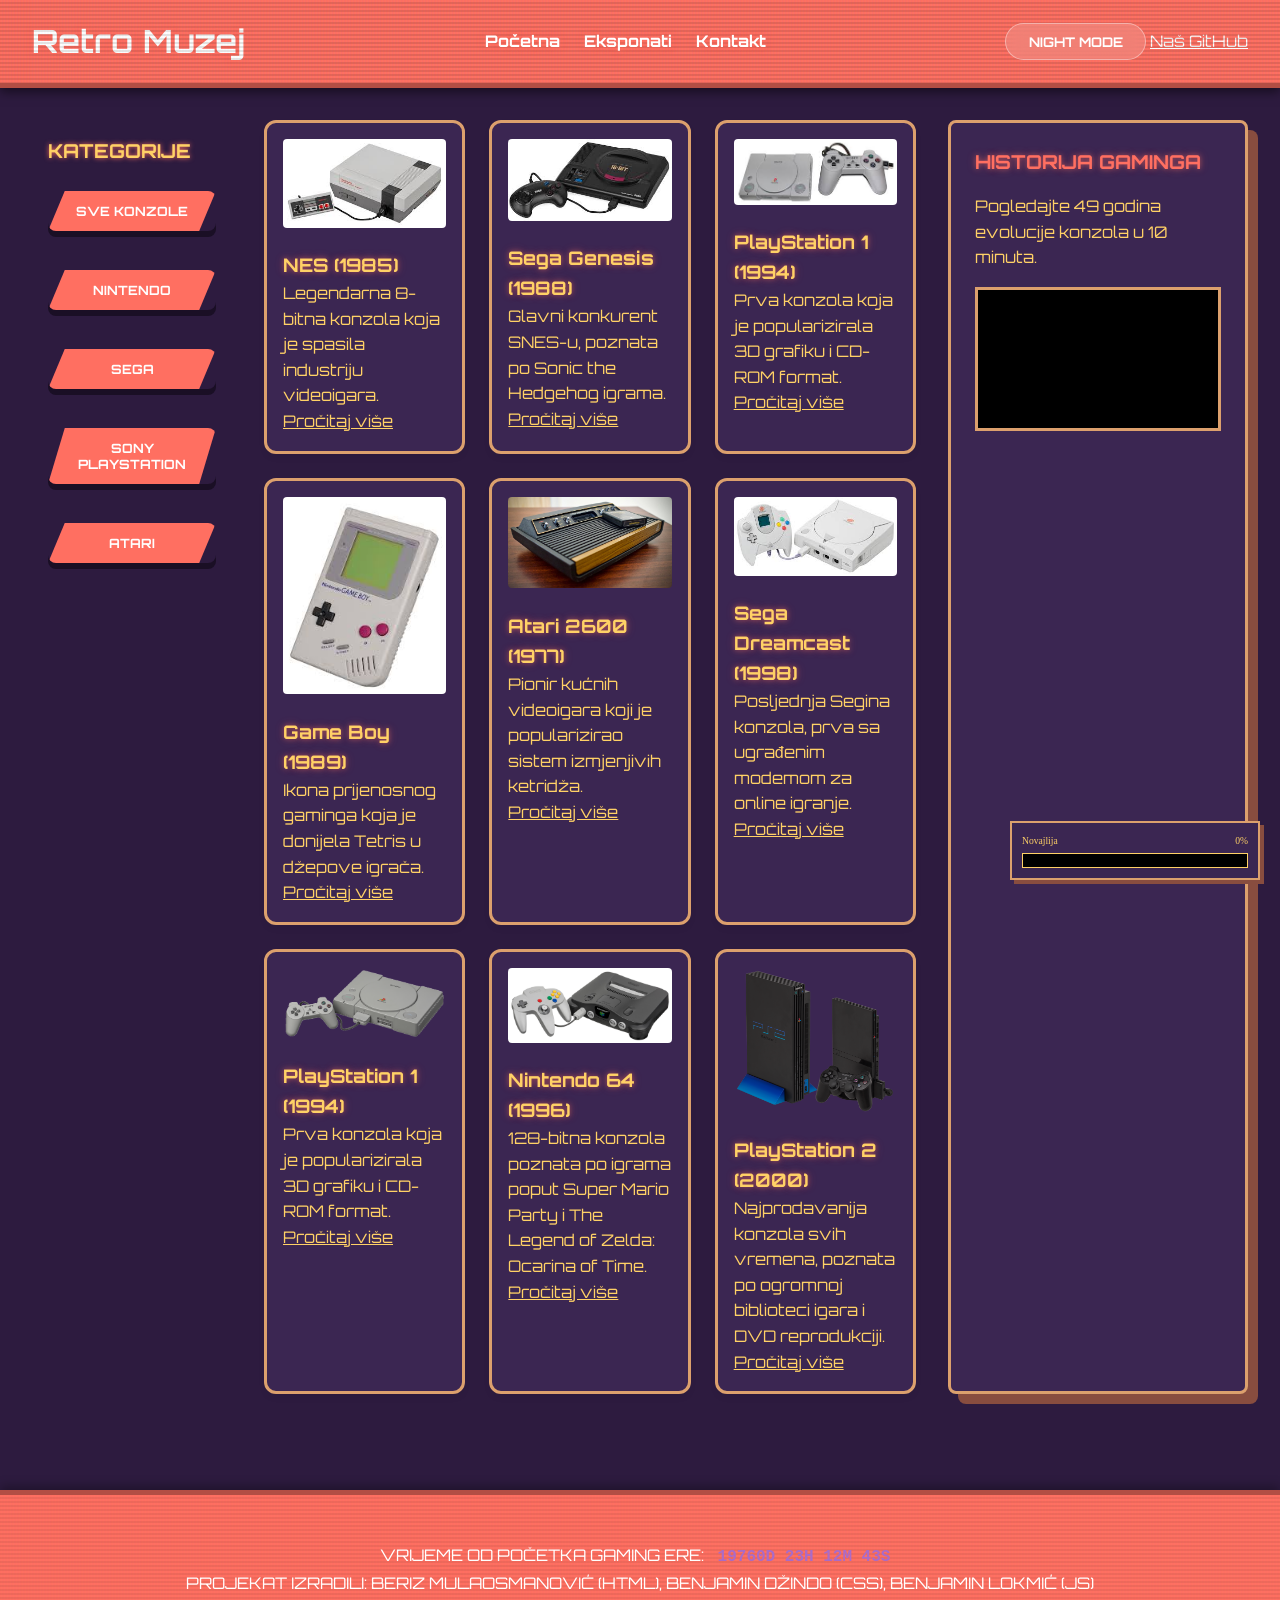
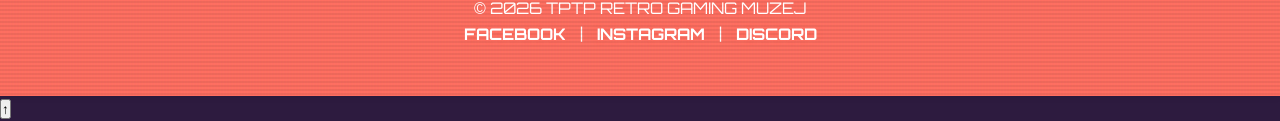
==== commit 185a63e9: "Popravljena gramaticna greska" ====
--- a/index.html
+++ b/index.html
@@ -173,6 +173,6 @@
         <div id="xp-bar"></div>
     </div>
 </div>
-    <button id="skoci-na-vrh" title="Skok na vrh">↑</button>
+    <button id="skoci-na-vrh" title="Skoči na vrh">↑</button>
 </body>
 </html>
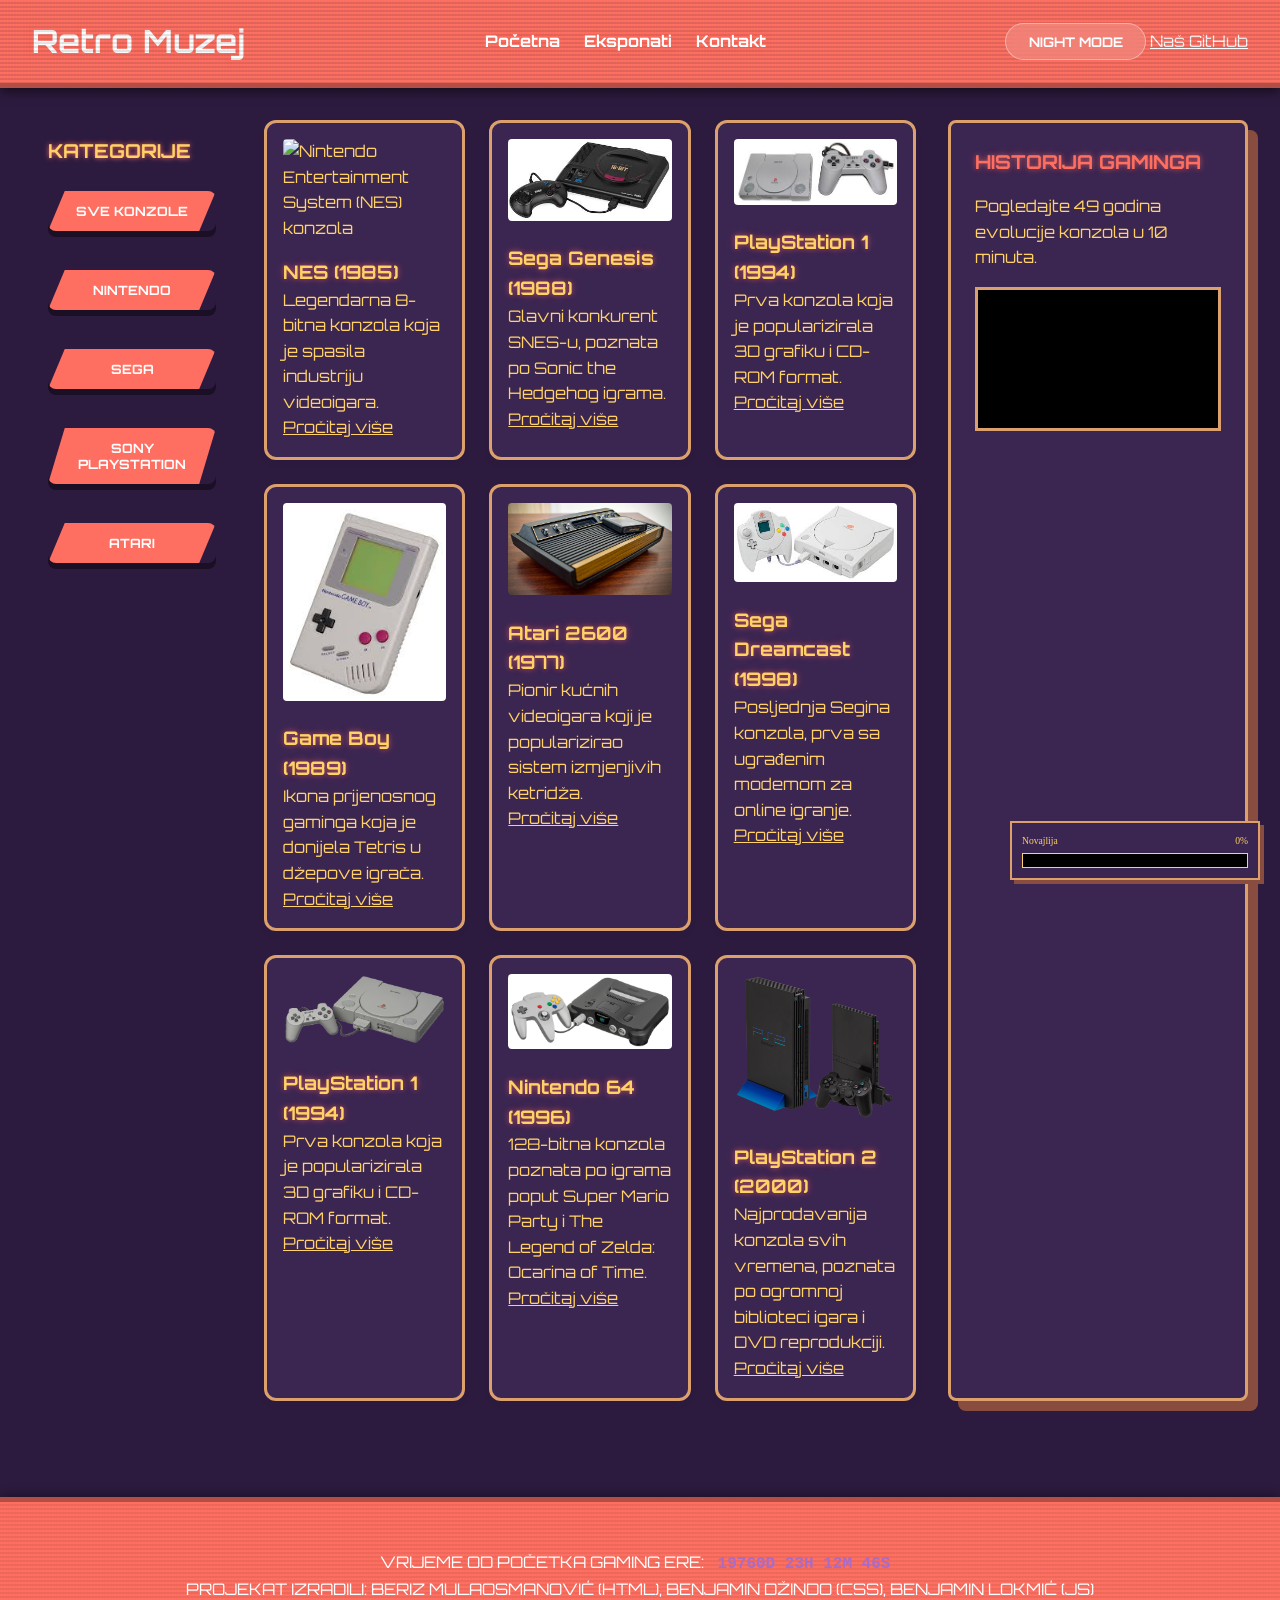
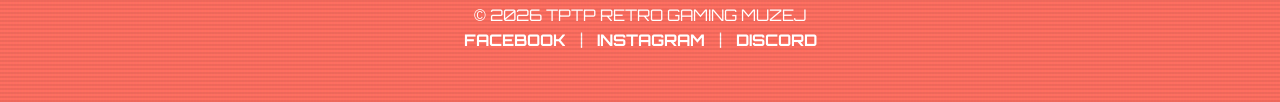
==== commit 2004a5a8: "Dodan picture" ====
--- a/index.html
+++ b/index.html
@@ -66,12 +66,15 @@
         <main class="galerija-kartica">
             
             <!-- Kartica 1 (Nintendo) -->
-            <article class="kartica" data-kategorija="nintendo">
-                 <img src="slike/nes.jpg" alt="Nintendo Entertainment System (NES) konzola">
-                <h3>NES (1985)</h3>
-                <p>Legendarna 8-bitna konzola koja je spasila industriju videoigara.</p>
-                <a href="https://en.wikipedia.org/wiki/Nintendo_Entertainment_System" class="kartica-link">Pročitaj više</a>
-            </article>
+          <article class="kartica" data-kategorija="nintendo">
+    <picture>
+        <source srcset="slike/nes.webp" type="image/webp">
+        <img src="slike/nes.jpg" alt="Nintendo Entertainment System (NES) konzola">
+    </picture>
+    <h3>NES (1985)</h3>
+    <p>Legendarna 8-bitna konzola koja je spasila industriju videoigara.</p>
+    <a href="https://en.wikipedia.org/wiki/Nintendo_Entertainment_System" class="kartica-link">Pročitaj više</a>
+</article>
 
             <!-- Kartica 2 (Sega) -->
             <article class="kartica" data-kategorija="sega">
--- a/CSS/tptpstil.css
+++ b/CSS/tptpstil.css
@@ -855,6 +855,35 @@
 /* Vizuelna oznaka za pogrešno polje */
 .retro-forma input.invalid, 
 .retro-forma textarea.invalid {
-    border: 2px solid red !important;
+    border: 2px solid red !important;}
+
+   /* Back to Top dugme - Retro Stil */
+#skoci-na-vrh {
+    display: none; /* Sakriveno dok se ne skrola */
+    position: fixed;
+    bottom: 90px; /* Iznad XP bara */
+    right: 30px;
+    z-index: 9999;
+    font-family: var(--retro-font);
+    font-size: 18px;
+    background-color: var(--primarna-boja);
+    color: white;
+    border: 3px solid var(--boja-obruba);
+    padding: 10px 15px;
+    cursor: pointer;
+    box-shadow: 4px 4px 0px var(--sjenka-dugmeta);
+    border-radius: var(--radijus);
+    transition: all 0.3s ease;
+}
+
+#skoci-na-vrh:hover {
+    background-color: var(--sekundarna-boja);
+    transform: translateY(-5px);
+}
+
+#skoci-na-vrh:active {
+    transform: translateY(0);
+    box-shadow: 0px 0px 0px;
+}
     box-shadow: 0 0 10px rgba(255, 0, 0, 0.5);
 }
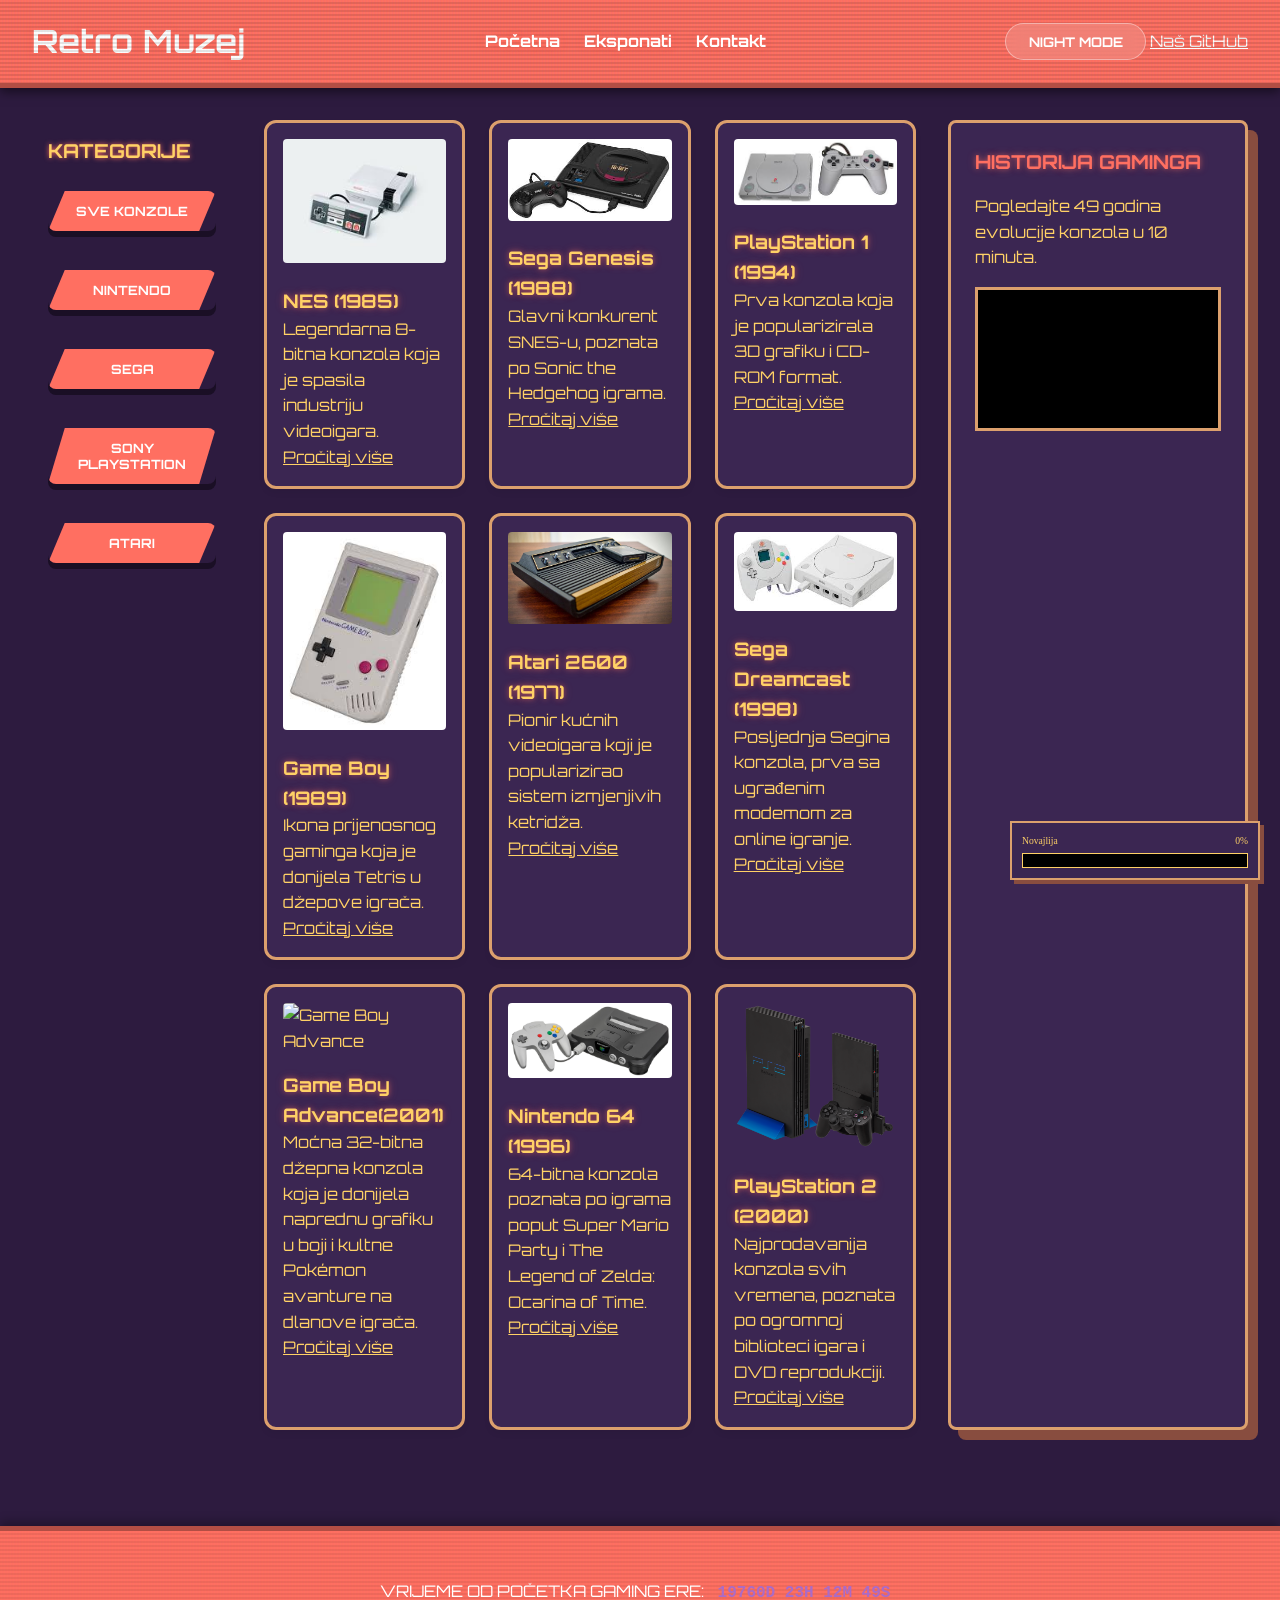
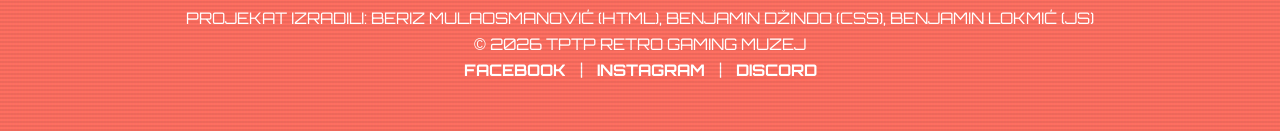
==== commit 0b88fd3b: "Ispravljen dupli sadrzaj" ====
--- a/index.html
+++ b/index.html
@@ -117,16 +117,16 @@
             </article>
              <!-- Kartica 7 (Sony) -->
             <article class="kartica" data-kategorija="sony">
-                <img src="slike/ps11.jpg" alt="Originalna Sony PlayStation 1 konzola">
-                <h3>PlayStation 1 (1994)</h3>
-                <p>Prva konzola koja je popularizirala 3D grafiku i CD-ROM format.</p>
-                <a href="https://en.wikipedia.org/wiki/PlayStation_(console)" class="kartica-link">Pročitaj više</a>
+                <img src="slike/gba.jpg" alt="Game Boy Advance">
+                <h3>Game Boy Advance(2001)</h3>
+                <p>Moćna 32-bitna džepna konzola koja je donijela naprednu grafiku u boji i kultne Pokémon avanture na dlanove igrača.</p>
+                <a href="https://en.wikipedia.org/wiki/Game_Boy_Advance" class="kartica-link">Pročitaj više</a>
             </article>
                 <!-- Kartica 8 (Nintendo) -->
             <article class="kartica" data-kategorija="nintendo">
                 <img src="slike/nintendo64.jpg" alt="Nintendo 64 konzola">
                 <h3>Nintendo 64 (1996)</h3>
-                <p>128-bitna konzola poznata po igrama poput Super Mario Party i The Legend of Zelda: Ocarina of Time.</p>
+                <p>64-bitna konzola poznata po igrama poput Super Mario Party i The Legend of Zelda: Ocarina of Time.</p>
                 <a href="https://en.wikipedia.org/wiki/Nintendo_64" class="kartica-link">Pročitaj više</a>
             </article>
                 <!-- Kartica 9 (Sony) -->
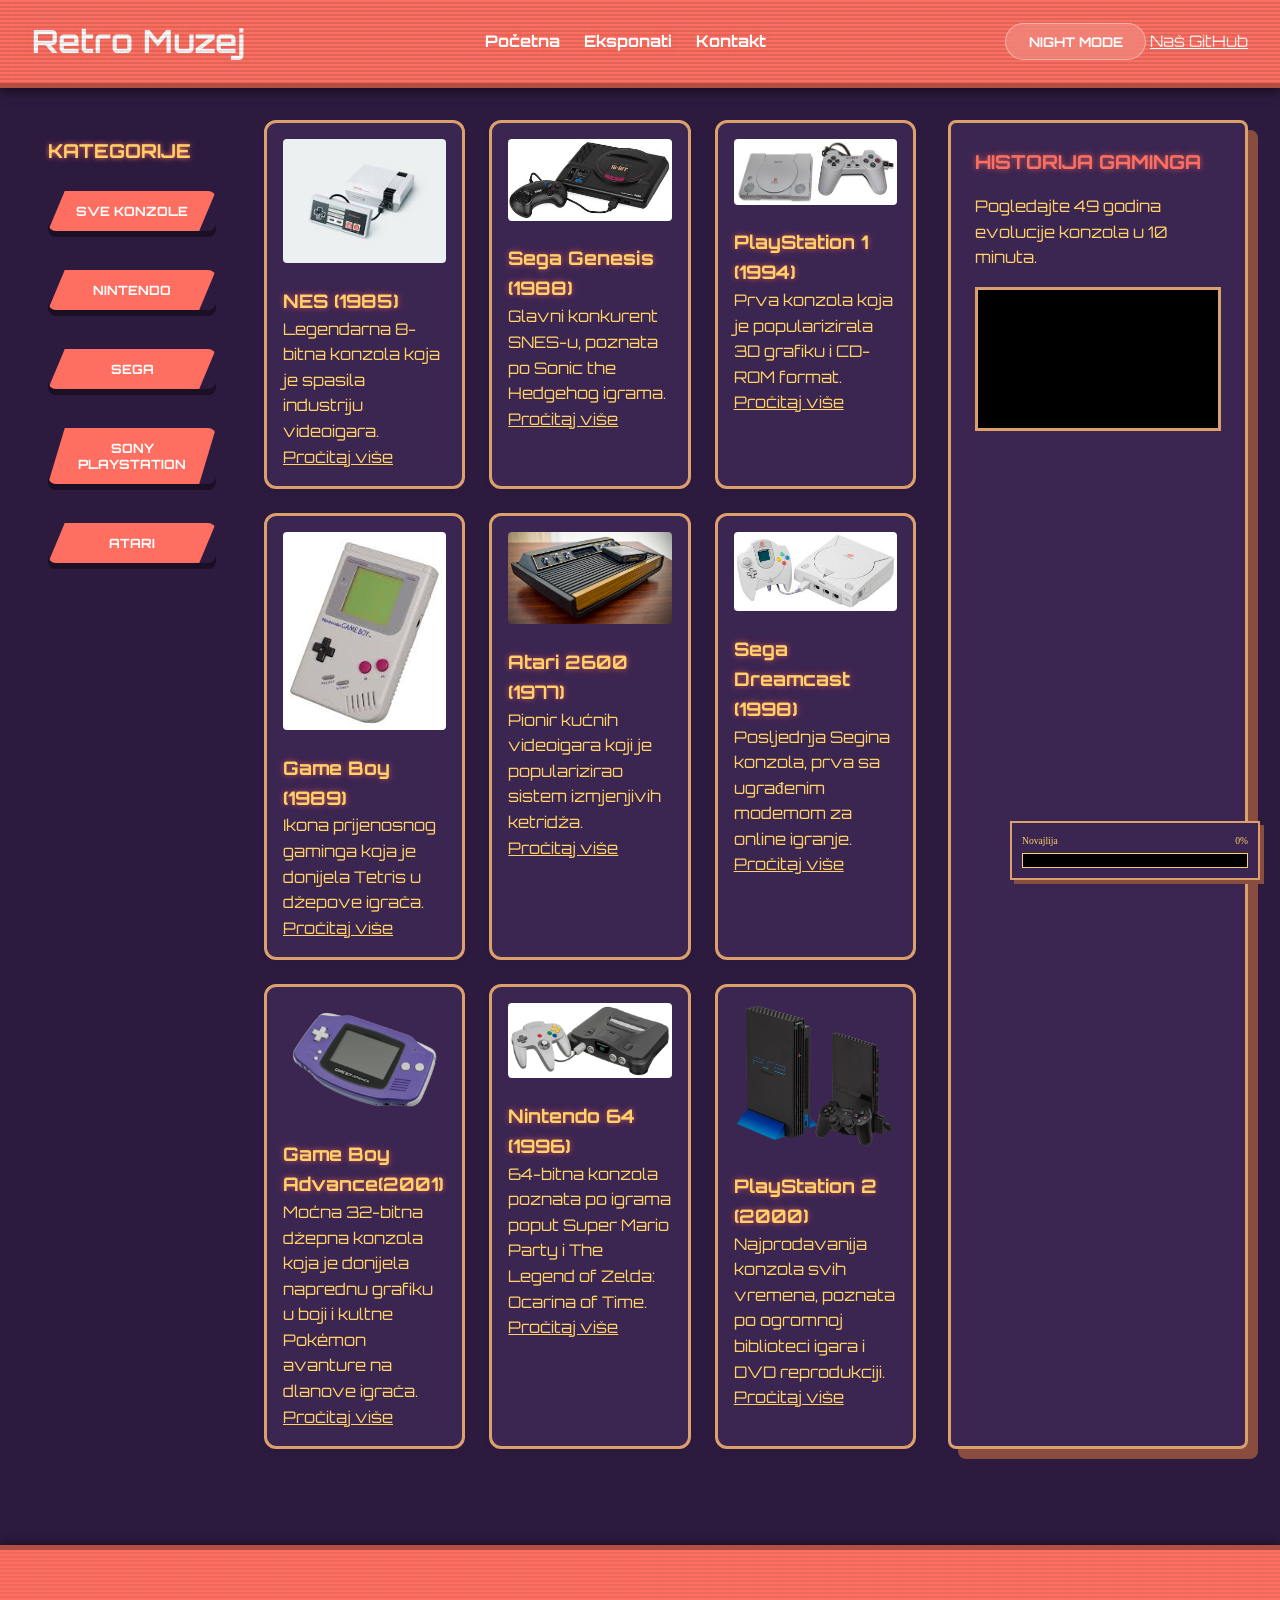
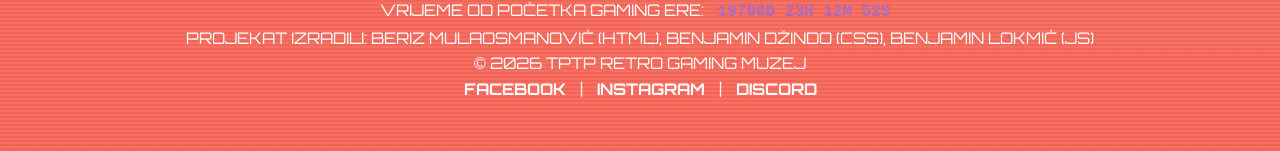
==== commit 449df20e: "Promjenjen data kategorija" ====
--- a/index.html
+++ b/index.html
@@ -116,7 +116,7 @@
                 <a href="https://en.wikipedia.org/wiki/Dreamcast" class="kartica-link">Pročitaj više</a>
             </article>
              <!-- Kartica 7 (Sony) -->
-            <article class="kartica" data-kategorija="sony">
+            <article class="kartica" data-kategorija="nintendo">
                 <img src="slike/gba.jpg" alt="Game Boy Advance">
                 <h3>Game Boy Advance(2001)</h3>
                 <p>Moćna 32-bitna džepna konzola koja je donijela naprednu grafiku u boji i kultne Pokémon avanture na dlanove igrača.</p>
